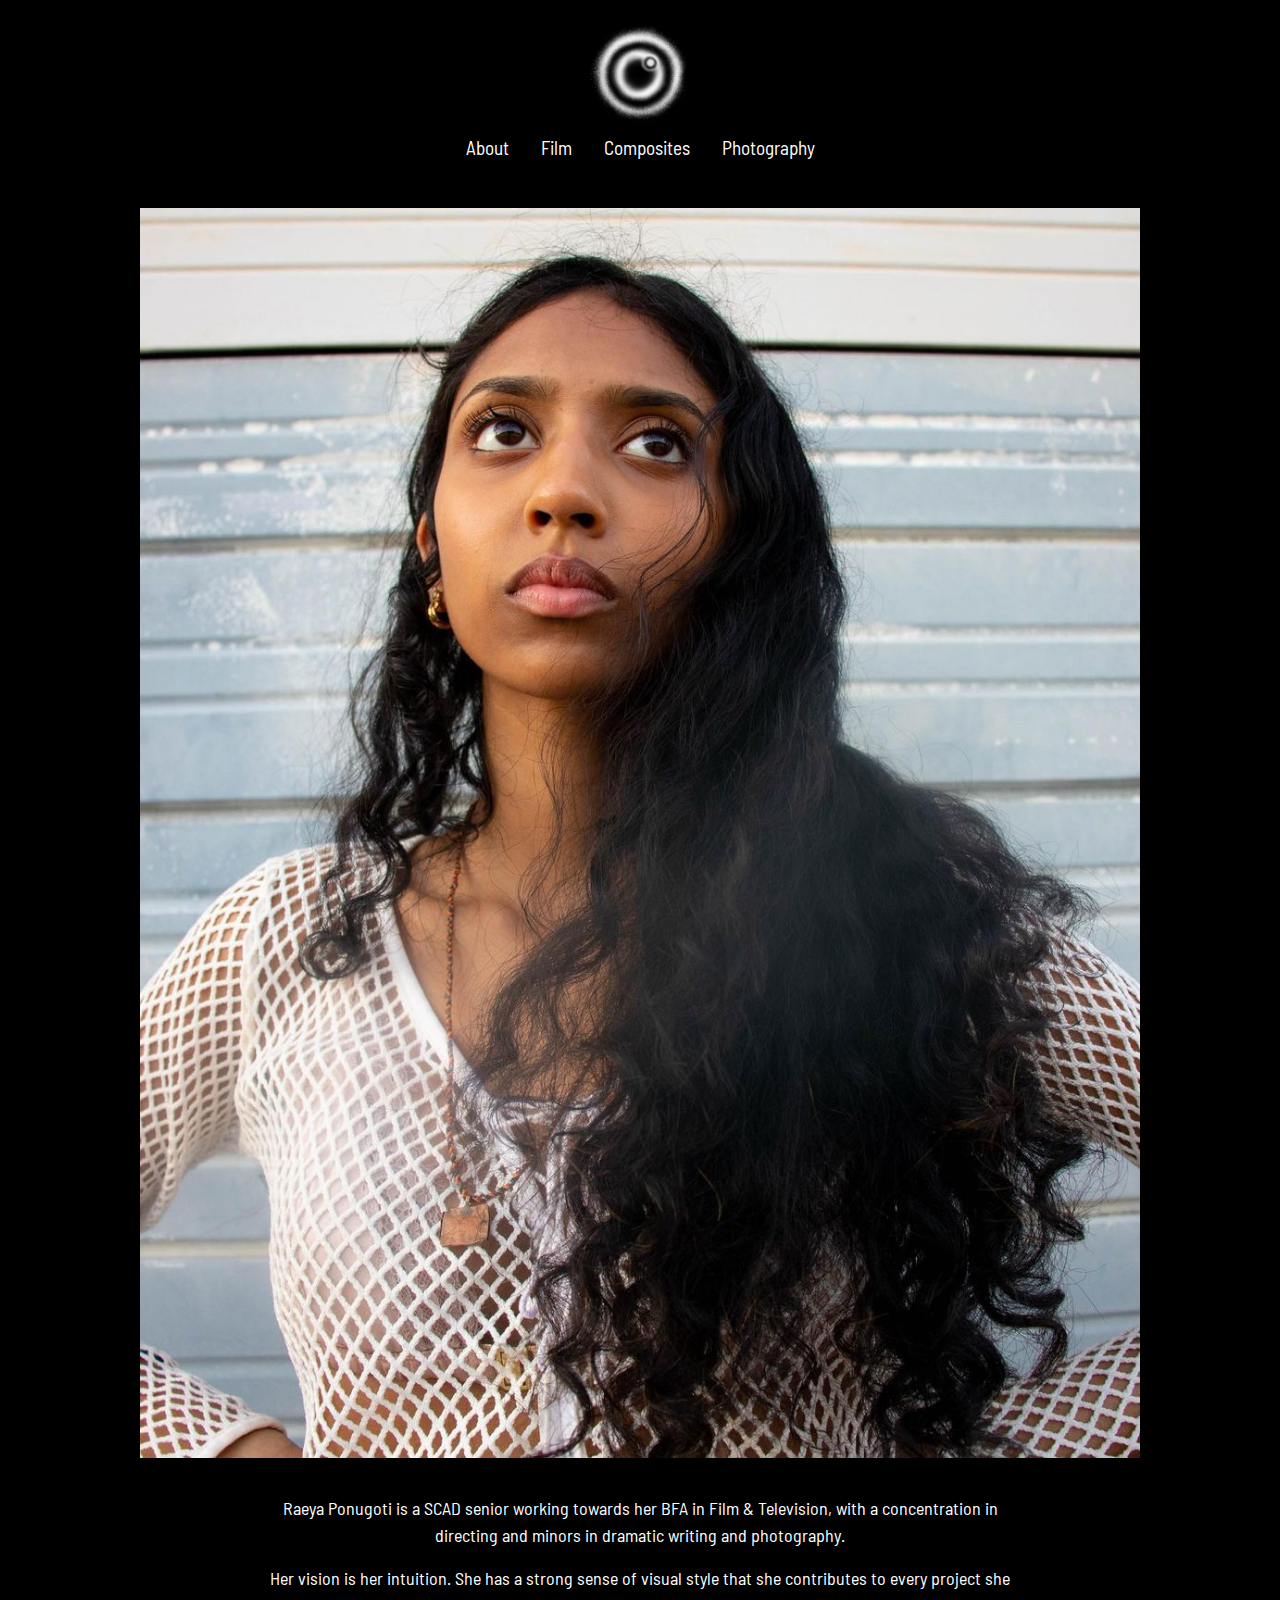
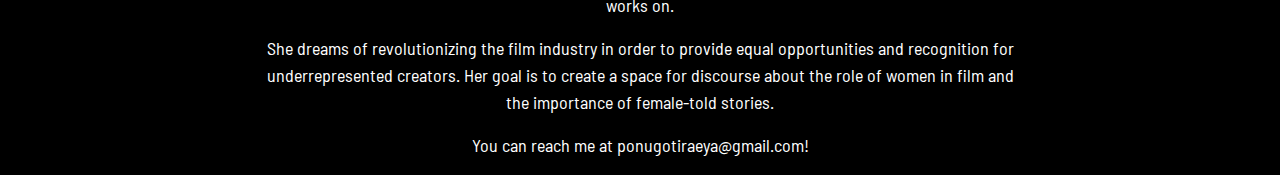
==== about.html @ d8a25c5f "Update about.html" ====
<!doctype html>
<html lang = "en">
    <head>
        <!-- CSS Bootstrap -->
        <meta charset="utf-8">
        <meta name="viewport" content="width=device-width, initial-scale=1, shrink-to-fit=no">
        <link rel="stylesheet" href="https://cdn.jsdelivr.net/npm/bootstrap@4.0.0/dist/css/bootstrap.min.css" integrity="sha384-Gn5384xqQ1aoWXA+058RXPxPg6fy4IWvTNh0E263XmFcJlSAwiGgFAW/dAiS6JXm" crossorigin="anonymous">
        <link href="style.css" rel="stylesheet">
        <title>Raeya Portfolio</title>
    </head>

<body>

<!-- logo as home link in header -->
<section id="header">
    <div class="container logo-container">
        <a href="./index.html"><img src="./logo.PNG" alt="Raeya Logo" style="width: 100px;"/></a>
    </div>
</section>

<!-- nav bar -->
<ul class="nav justify-content-center">
    <li class="nav-item">
        <a class="nav-link" href="./about.html">About</a>
    </li>
    <li class="nav-item">
        <a class="nav-link" href="./film.html">Film</a>
    </li>
    <li class="nav-item">
        <a class="nav-link" href="./composites.html">Composites</a>
    </li>
    <li class="nav-item">
        <a class="nav-link" href="./photography.html">Photography</a>
    </li>
  </ul>

<!-- about image -->
<section>
    <div class="container-fluid">
        <div class="d-flex flex-column" style="margin: 3% 10%; align-self: center; justify-content: center;">
            <img src="headshot.jpg" alt="Raeya headshot" style="width: 100%; height: auto">
        </div>
    </div>
</section>

<!-- about text -->
<div class="container-fluid">
    <div class="about-text">
        <p>
            Raeya Ponugoti is a SCAD senior working towards her BFA in Film & Television, 
            with a concentration in directing and minors in dramatic writing and photography.
        </p>

        <p>
            Her vision is her intuition. She has a strong sense of visual style 
            that she contributes to every project she works on.
        </p>

        <p>
            She dreams of revolutionizing the film industry in order to provide 
            equal opportunities and recognition for underrepresented creators. 
            Her goal is to create a space for discourse about the role of women in film and the importance of female-told stories.
        </p>
        
        <p>
            You can reach me at ponugotiraeya@gmail.com!
        </p>
</div>

<!-- jQuery, Popper.js, Bootstrap JS -->
<script src="https://code.jquery.com/jquery-3.2.1.slim.min.js" integrity="sha384-KJ3o2DKtIkvYIK3UENzmM7KCkRr/rE9/Qpg6aAZGJwFDMVNA/GpGFF93hXpG5KkN" crossorigin="anonymous"></script>
<script src="https://cdn.jsdelivr.net/npm/popper.js@1.12.9/dist/umd/popper.min.js" integrity="sha384-ApNbgh9B+Y1QKtv3Rn7W3mgPxhU9K/ScQsAP7hUibX39j7fakFPskvXusvfa0b4Q" crossorigin="anonymous"></script>
<script src="https://cdn.jsdelivr.net/npm/bootstrap@4.0.0/dist/js/bootstrap.min.js" integrity="sha384-JZR6Spejh4U02d8jOt6vLEHfe/JQGiRRSQQxSfFWpi1MquVdAyjUar5+76PVCmYl" crossorigin="anonymous"></script>

</body>
</html>
---- style.css ----
/* barlow-semi-condensed-regular - latin */
@font-face {
  font-family: 'Barlow Semi Condensed';
  font-style: normal;
  font-weight: 400;
  src: url('fonts/barlow-semi-condensed-v14-latin-regular.eot'); /* IE9 Compat Modes */
  src: url('fonts/barlow-semi-condensed-v14-latin-regular.eot?#iefix') format('embedded-opentype'), /* IE6-IE8 */
       url('fonts/barlow-semi-condensed-v14-latin-regular.woff2') format('woff2'), /* Super Modern Browsers */
       url('fonts/barlow-semi-condensed-v14-latin-regular.woff') format('woff'), /* Modern Browsers */
       url('fonts/barlow-semi-condensed-v14-latin-regular.ttf') format('truetype'), /* Safari, Android, iOS */
       url('fonts/barlow-semi-condensed-v14-latin-regular.svg#BarlowSemiCondensed') format('svg'); /* Legacy iOS */
}

  body {
      font-family: "Barlow Semi Condensed", sans-serif;
      background-color: black;
      color: white;
  }

  h1, p {
      font-family: "Barlow Semi Condensed", sans-serif;
      /* padding-top: 2rem; */
  }

  @media only screen and (min-width:1050px) {
    /* For tablets: */
    p {
      font-size: large;
    }

    .nav {
      font-size: larger;
    }
  }
  @media only screen and (max-width:1050px) {
    /* For mobile phones: */
    /* .about-image {
      width: 100%; 
      height: auto;
    } */
  }
  
  /* .subtitle{
    font-size: larger;
  } */

  a{
    color:white;
    /* text-decoration: underline */
  }
  a:hover{
    color:purple;
    /* text-decoration: underline */
  }

/* header */
.logo-container {
  padding-top: 2%;
  /* padding-bottom: 20px; */
  width: 150px;
  text-align: center;
}

.about-text {
  /* padding-top: 2%; */
  padding-right: 20%;
  padding-left: 20%;
  text-align: center;
}

.about-image {
  width: 50%; 
  height: auto;
}

/* composites grid */
.composites-container {
  margin: 2rem auto;
}

.gallery {
  display: grid;
  max-width: 100%;
  margin: 0 auto;
  grid-gap: 1rem;
  grid-template-columns: repeat(auto-fit, minmax(300px, 1fr));
  grid-auto-rows: minmax(150px, auto);
}

.gallery-item {
  max-width: 100%;
  border-radius: 5px;
  box-shadow: 0 5px 20px rgba(0,0,0,0.5);
  transition: all .3s;
}

.gallery-item:img {
  width: 100%;
  object-fit: cover;
}

.film-link {
  text-align: center;
  font-size: larger;
  font-style: italic;
}
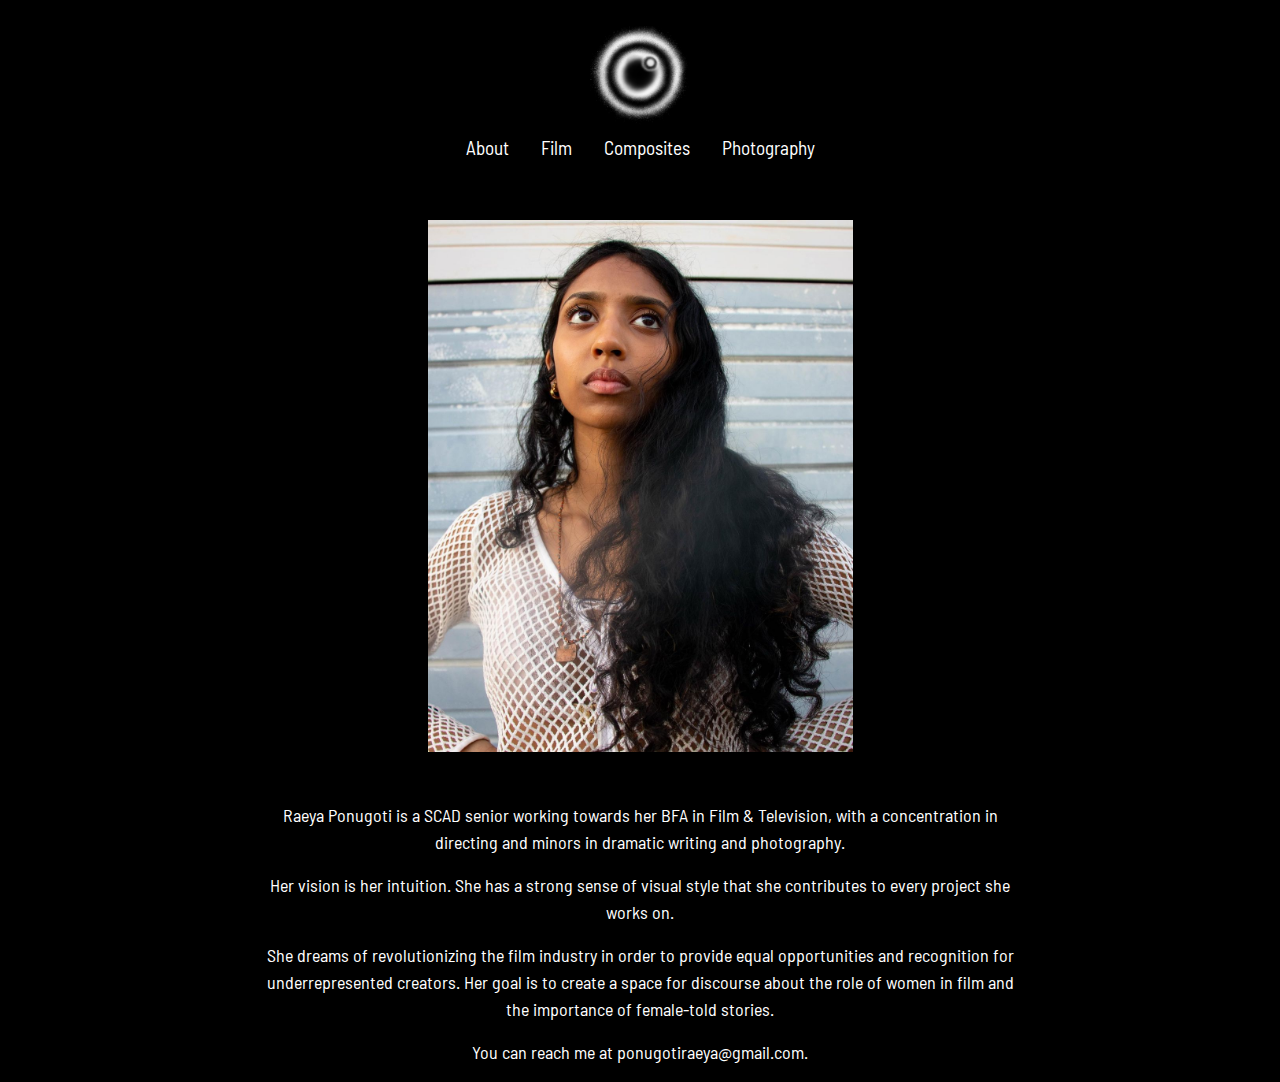
==== commit a379ef3e: "Add files via upload" ====
--- a/about.html
+++ b/about.html
@@ -37,7 +37,7 @@
 <!-- about image -->
 <section>
     <div class="container-fluid">
-        <div class="d-flex flex-column" style="margin: 3% 10%; align-self: center; justify-content: center;">
+        <div class="d-flex flex-column" style="margin: 4% 33%; align-self: center; justify-content: center;">
             <img src="headshot.jpg" alt="Raeya headshot" style="width: 100%; height: auto">
         </div>
     </div>
@@ -61,9 +61,8 @@
             equal opportunities and recognition for underrepresented creators. 
             Her goal is to create a space for discourse about the role of women in film and the importance of female-told stories.
         </p>
-        
         <p>
-            You can reach me at ponugotiraeya@gmail.com!
+            You can reach me at ponugotiraeya@gmail.com.
         </p>
 </div>
 
@@ -73,4 +72,4 @@
 <script src="https://cdn.jsdelivr.net/npm/bootstrap@4.0.0/dist/js/bootstrap.min.js" integrity="sha384-JZR6Spejh4U02d8jOt6vLEHfe/JQGiRRSQQxSfFWpi1MquVdAyjUar5+76PVCmYl" crossorigin="anonymous"></script>
 
 </body>
-</html>
+</html>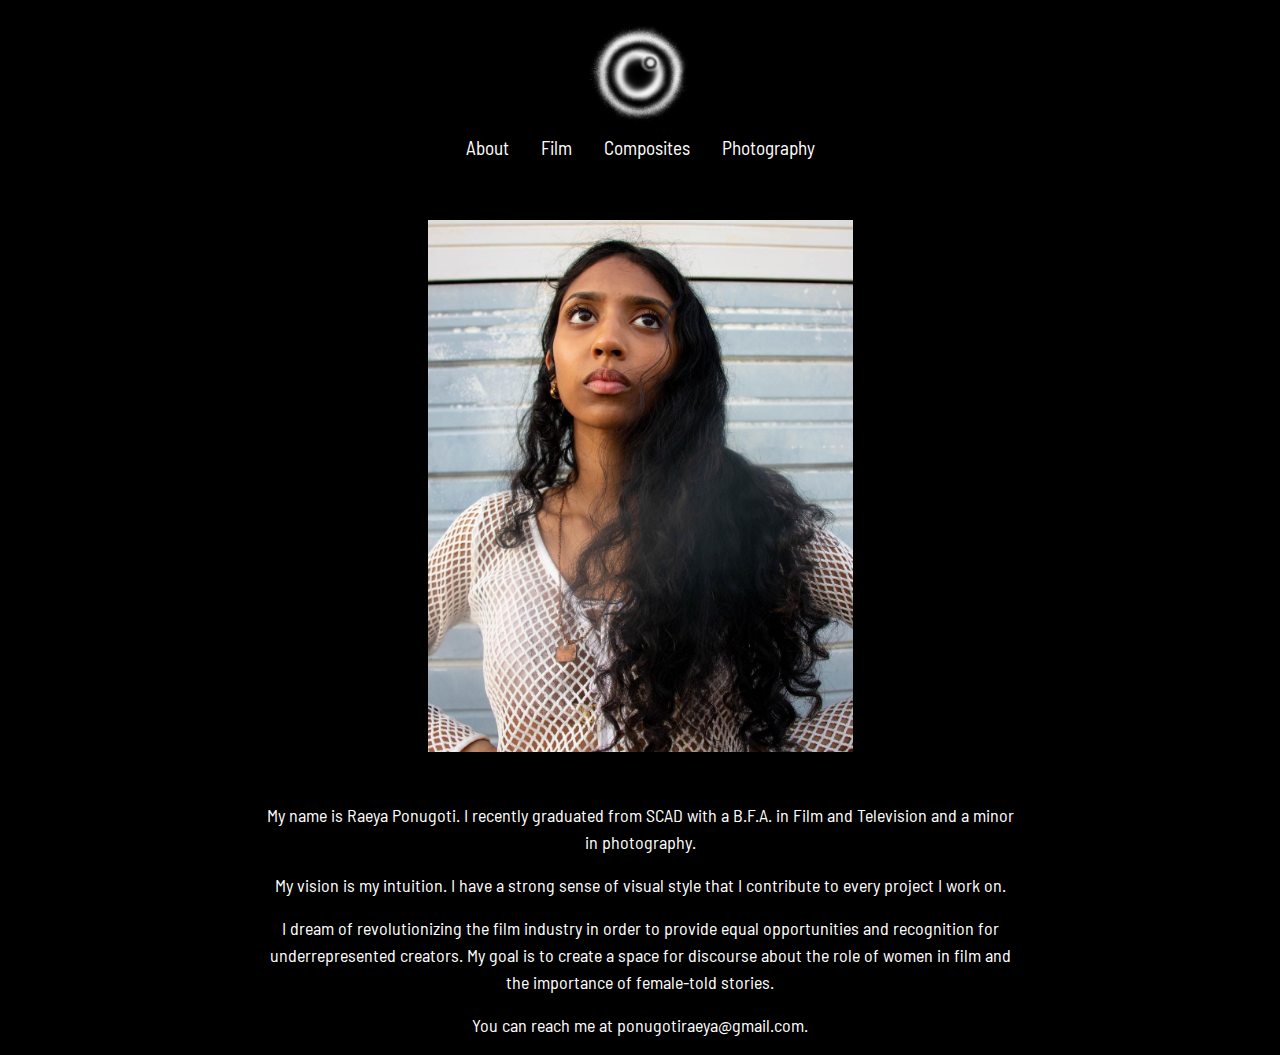
==== commit 9d19dafb: "Add files via upload" ====
--- a/about.html
+++ b/about.html
@@ -47,19 +47,20 @@
 <div class="container-fluid">
     <div class="about-text">
         <p>
-            Raeya Ponugoti is a SCAD senior working towards her BFA in Film & Television, 
-            with a concentration in directing and minors in dramatic writing and photography.
+            My name is Raeya Ponugoti. I recently graduated from SCAD with a B.F.A. 
+            in Film and Television and a minor in photography. 
         </p>
 
         <p>
-            Her vision is her intuition. She has a strong sense of visual style 
-            that she contributes to every project she works on.
+            My vision is my intuition. I have a strong sense of visual style that 
+            I contribute to every project I work on.
         </p>
 
         <p>
-            She dreams of revolutionizing the film industry in order to provide 
-            equal opportunities and recognition for underrepresented creators. 
-            Her goal is to create a space for discourse about the role of women in film and the importance of female-told stories.
+            I dream of revolutionizing the film industry in order to provide equal 
+            opportunities and recognition for underrepresented creators. My goal 
+            is to create a space for discourse about the role of women in film 
+            and the importance of female-told stories.
         </p>
         <p>
             You can reach me at ponugotiraeya@gmail.com.
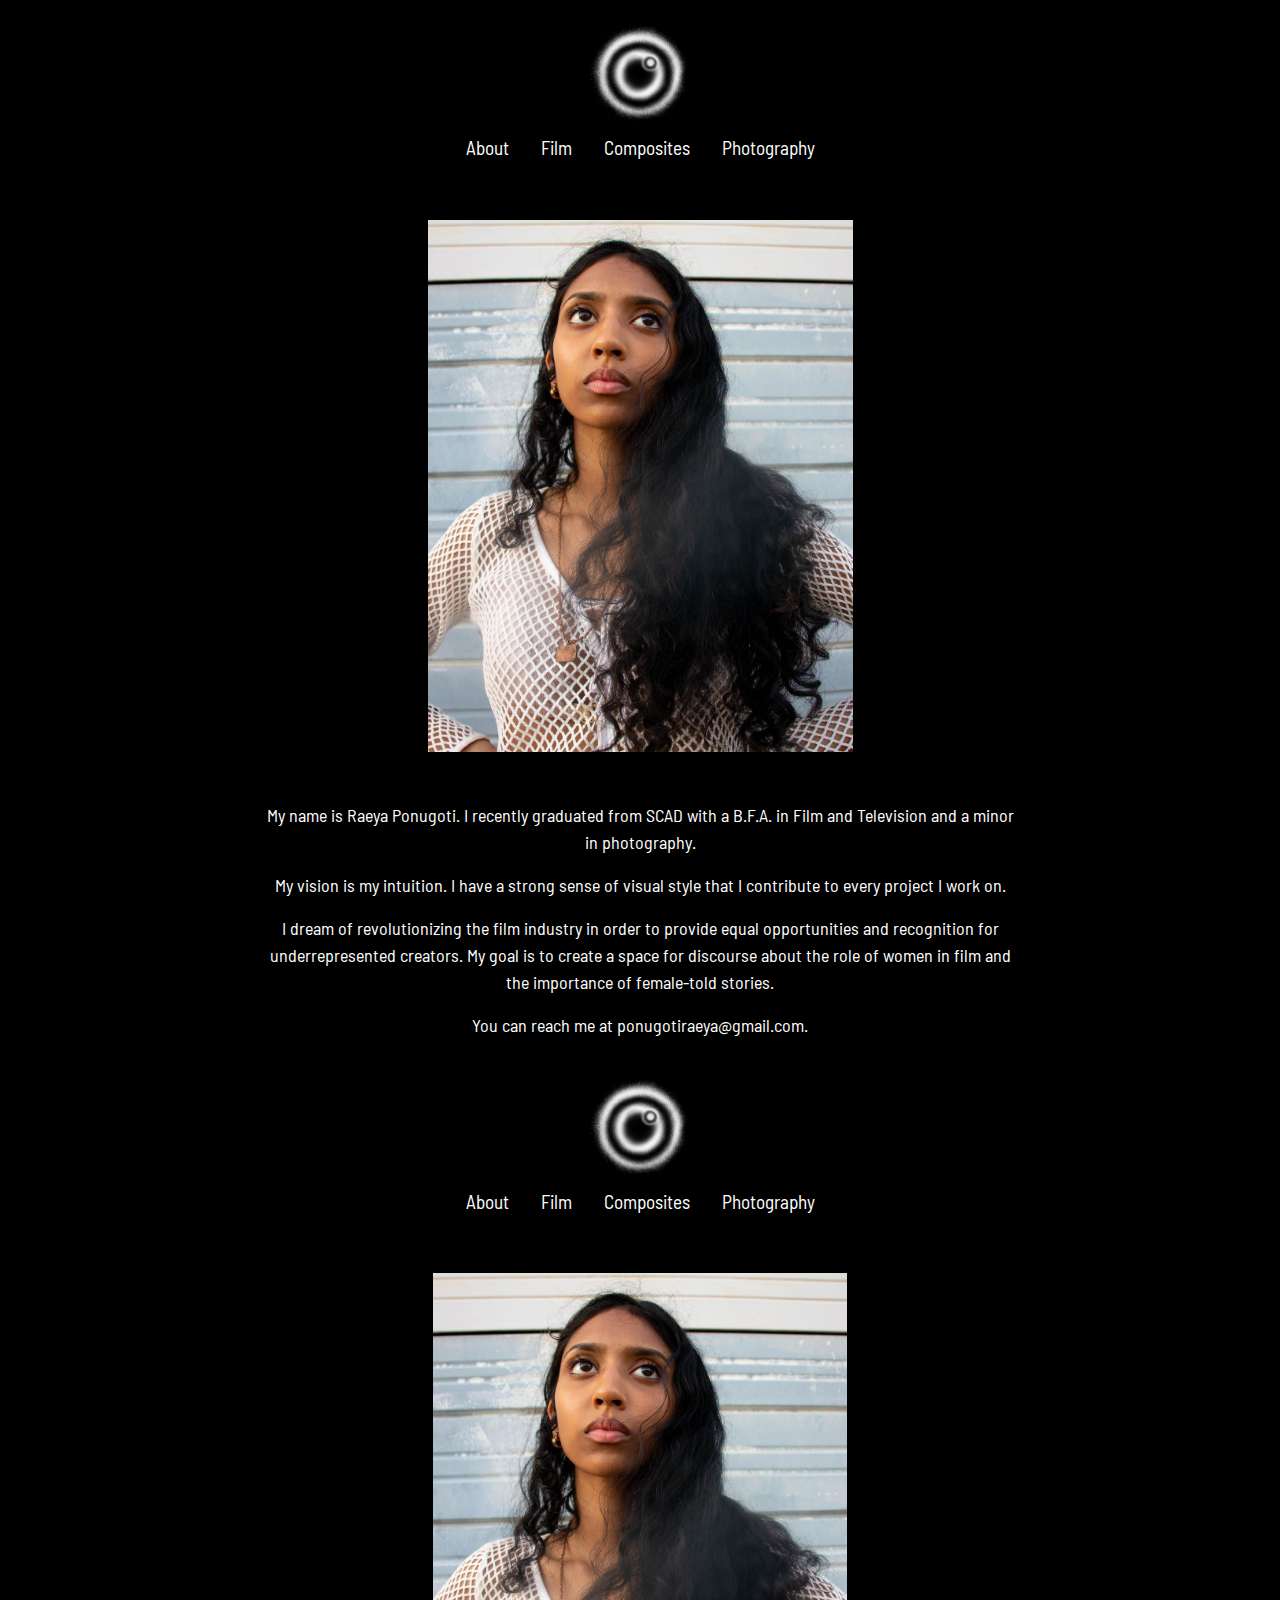
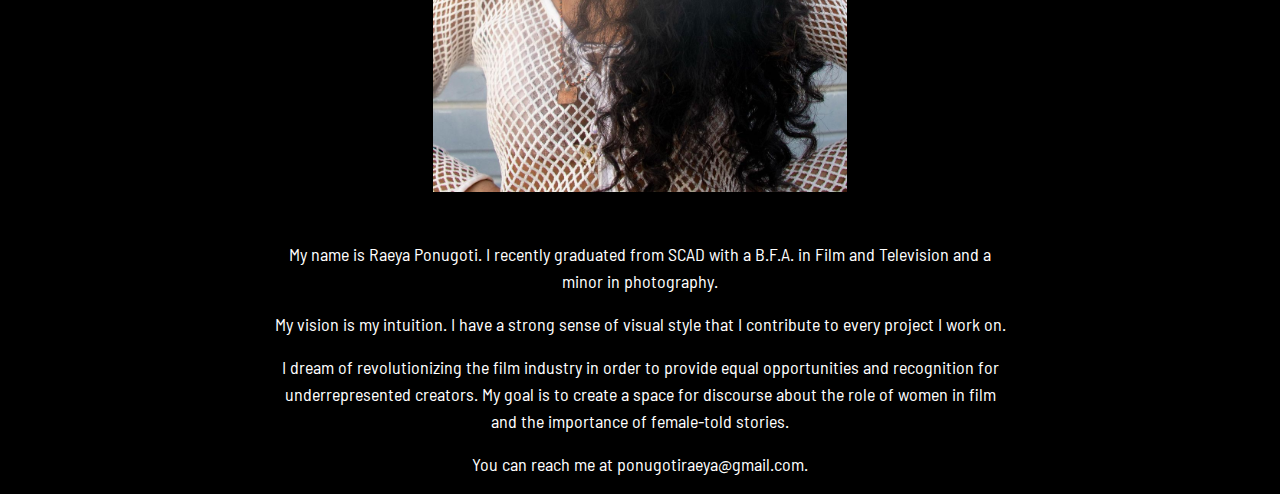
==== commit a54756b1: "Merge branch 'main' of https://github.com/iponugoti/raeya2.0" ====
--- a/about.html
+++ b/about.html
@@ -73,4 +73,80 @@
 <script src="https://cdn.jsdelivr.net/npm/bootstrap@4.0.0/dist/js/bootstrap.min.js" integrity="sha384-JZR6Spejh4U02d8jOt6vLEHfe/JQGiRRSQQxSfFWpi1MquVdAyjUar5+76PVCmYl" crossorigin="anonymous"></script>
 
 </body>
+</html>
+<!doctype html>
+<html lang = "en">
+    <head>
+        <!-- CSS Bootstrap -->
+        <meta charset="utf-8">
+        <meta name="viewport" content="width=device-width, initial-scale=1, shrink-to-fit=no">
+        <link rel="stylesheet" href="https://cdn.jsdelivr.net/npm/bootstrap@4.0.0/dist/css/bootstrap.min.css" integrity="sha384-Gn5384xqQ1aoWXA+058RXPxPg6fy4IWvTNh0E263XmFcJlSAwiGgFAW/dAiS6JXm" crossorigin="anonymous">
+        <link href="style.css" rel="stylesheet">
+        <title>Raeya Portfolio</title>
+    </head>
+
+<body>
+
+<!-- logo as home link in header -->
+<section id="header">
+    <div class="container logo-container">
+        <a href="./index.html"><img src="./logo.PNG" alt="Raeya Logo" style="width: 100px;"/></a>
+    </div>
+</section>
+
+<!-- nav bar -->
+<ul class="nav justify-content-center">
+    <li class="nav-item">
+        <a class="nav-link" href="./about.html">About</a>
+    </li>
+    <li class="nav-item">
+        <a class="nav-link" href="./film.html">Film</a>
+    </li>
+    <li class="nav-item">
+        <a class="nav-link" href="./composites.html">Composites</a>
+    </li>
+    <li class="nav-item">
+        <a class="nav-link" href="./photography.html">Photography</a>
+    </li>
+  </ul>
+
+<!-- about image -->
+<section>
+    <div class="container-fluid">
+        <div class="d-flex flex-column" style="margin: 4% 33%; align-self: center; justify-content: center;">
+            <img src="images/headshot.jpg" alt="Raeya headshot" style="width: 100%; height: auto">
+        </div>
+    </div>
+</section>
+
+<!-- about text -->
+<div class="container-fluid">
+    <div class="about-text">
+        <p>
+            My name is Raeya Ponugoti. I recently graduated from SCAD with a B.F.A. 
+            in Film and Television and a minor in photography. 
+        </p>
+
+        <p>
+            My vision is my intuition. I have a strong sense of visual style that 
+            I contribute to every project I work on.
+        </p>
+
+        <p>
+            I dream of revolutionizing the film industry in order to provide equal 
+            opportunities and recognition for underrepresented creators. My goal 
+            is to create a space for discourse about the role of women in film 
+            and the importance of female-told stories.
+        </p>
+        <p>
+            You can reach me at ponugotiraeya@gmail.com.
+        </p>
+</div>
+
+<!-- jQuery, Popper.js, Bootstrap JS -->
+<script src="https://code.jquery.com/jquery-3.2.1.slim.min.js" integrity="sha384-KJ3o2DKtIkvYIK3UENzmM7KCkRr/rE9/Qpg6aAZGJwFDMVNA/GpGFF93hXpG5KkN" crossorigin="anonymous"></script>
+<script src="https://cdn.jsdelivr.net/npm/popper.js@1.12.9/dist/umd/popper.min.js" integrity="sha384-ApNbgh9B+Y1QKtv3Rn7W3mgPxhU9K/ScQsAP7hUibX39j7fakFPskvXusvfa0b4Q" crossorigin="anonymous"></script>
+<script src="https://cdn.jsdelivr.net/npm/bootstrap@4.0.0/dist/js/bootstrap.min.js" integrity="sha384-JZR6Spejh4U02d8jOt6vLEHfe/JQGiRRSQQxSfFWpi1MquVdAyjUar5+76PVCmYl" crossorigin="anonymous"></script>
+
+</body>
 </html>--- a/style.css
+++ b/style.css
@@ -99,6 +99,41 @@
   object-fit: cover;
 }
 
+/* Film Page */
+<<<<<<< HEAD
+/* film page grid */
+.film-box {
+  margin-inline: 20%;
+  position: relative;
+  padding-bottom: 40%; /* 16:9 */
+=======
+.film-box {
+  margin-inline: 0%;
+  position: relative;
+  padding-bottom: 60%; /* 16:9 */
+>>>>>>> a7fa48c7b25c01a4d43b1a2dc68e51e1bab6e541
+  height: 0;
+}
+.film {
+  position: absolute;
+  top: 0;
+  left: 0;
+  width: 100%;
+  height: 100%;
+<<<<<<< HEAD
+=======
+  border: 0;
+>>>>>>> a7fa48c7b25c01a4d43b1a2dc68e51e1bab6e541
+}
+
+.film-text {
+  margin-inline: 20%;
+  position: relative;
+  padding-bottom: 7%;
+  height: 0;
+  text-align: center;
+}
+
 .film-link {
   text-align: center;
   font-size: larger;
--- a/style.css
+++ b/style.css
@@ -99,6 +99,41 @@
   object-fit: cover;
 }
 
+/* Film Page */
+<<<<<<< HEAD
+/* film page grid */
+.film-box {
+  margin-inline: 20%;
+  position: relative;
+  padding-bottom: 40%; /* 16:9 */
+=======
+.film-box {
+  margin-inline: 0%;
+  position: relative;
+  padding-bottom: 60%; /* 16:9 */
+>>>>>>> a7fa48c7b25c01a4d43b1a2dc68e51e1bab6e541
+  height: 0;
+}
+.film {
+  position: absolute;
+  top: 0;
+  left: 0;
+  width: 100%;
+  height: 100%;
+<<<<<<< HEAD
+=======
+  border: 0;
+>>>>>>> a7fa48c7b25c01a4d43b1a2dc68e51e1bab6e541
+}
+
+.film-text {
+  margin-inline: 20%;
+  position: relative;
+  padding-bottom: 7%;
+  height: 0;
+  text-align: center;
+}
+
 .film-link {
   text-align: center;
   font-size: larger;
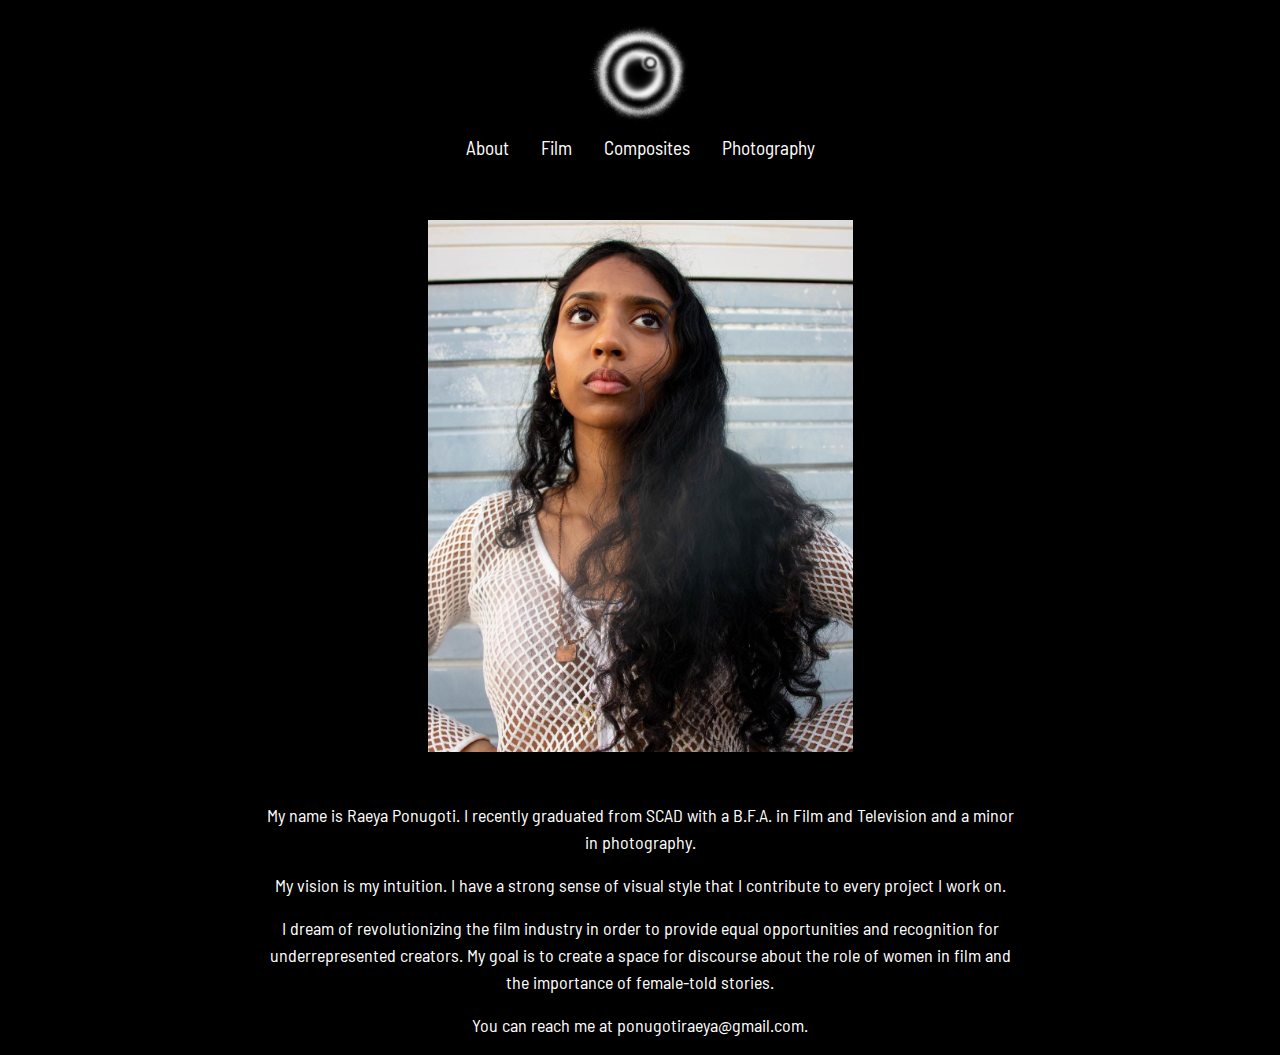
==== commit aa2dae22: "fixed merge errors" ====
--- a/about.html
+++ b/about.html
@@ -72,81 +72,4 @@
 <script src="https://cdn.jsdelivr.net/npm/popper.js@1.12.9/dist/umd/popper.min.js" integrity="sha384-ApNbgh9B+Y1QKtv3Rn7W3mgPxhU9K/ScQsAP7hUibX39j7fakFPskvXusvfa0b4Q" crossorigin="anonymous"></script>
 <script src="https://cdn.jsdelivr.net/npm/bootstrap@4.0.0/dist/js/bootstrap.min.js" integrity="sha384-JZR6Spejh4U02d8jOt6vLEHfe/JQGiRRSQQxSfFWpi1MquVdAyjUar5+76PVCmYl" crossorigin="anonymous"></script>
 
-</body>
-</html>
-<!doctype html>
-<html lang = "en">
-    <head>
-        <!-- CSS Bootstrap -->
-        <meta charset="utf-8">
-        <meta name="viewport" content="width=device-width, initial-scale=1, shrink-to-fit=no">
-        <link rel="stylesheet" href="https://cdn.jsdelivr.net/npm/bootstrap@4.0.0/dist/css/bootstrap.min.css" integrity="sha384-Gn5384xqQ1aoWXA+058RXPxPg6fy4IWvTNh0E263XmFcJlSAwiGgFAW/dAiS6JXm" crossorigin="anonymous">
-        <link href="style.css" rel="stylesheet">
-        <title>Raeya Portfolio</title>
-    </head>
-
-<body>
-
-<!-- logo as home link in header -->
-<section id="header">
-    <div class="container logo-container">
-        <a href="./index.html"><img src="./logo.PNG" alt="Raeya Logo" style="width: 100px;"/></a>
-    </div>
-</section>
-
-<!-- nav bar -->
-<ul class="nav justify-content-center">
-    <li class="nav-item">
-        <a class="nav-link" href="./about.html">About</a>
-    </li>
-    <li class="nav-item">
-        <a class="nav-link" href="./film.html">Film</a>
-    </li>
-    <li class="nav-item">
-        <a class="nav-link" href="./composites.html">Composites</a>
-    </li>
-    <li class="nav-item">
-        <a class="nav-link" href="./photography.html">Photography</a>
-    </li>
-  </ul>
-
-<!-- about image -->
-<section>
-    <div class="container-fluid">
-        <div class="d-flex flex-column" style="margin: 4% 33%; align-self: center; justify-content: center;">
-            <img src="images/headshot.jpg" alt="Raeya headshot" style="width: 100%; height: auto">
-        </div>
-    </div>
-</section>
-
-<!-- about text -->
-<div class="container-fluid">
-    <div class="about-text">
-        <p>
-            My name is Raeya Ponugoti. I recently graduated from SCAD with a B.F.A. 
-            in Film and Television and a minor in photography. 
-        </p>
-
-        <p>
-            My vision is my intuition. I have a strong sense of visual style that 
-            I contribute to every project I work on.
-        </p>
-
-        <p>
-            I dream of revolutionizing the film industry in order to provide equal 
-            opportunities and recognition for underrepresented creators. My goal 
-            is to create a space for discourse about the role of women in film 
-            and the importance of female-told stories.
-        </p>
-        <p>
-            You can reach me at ponugotiraeya@gmail.com.
-        </p>
-</div>
-
-<!-- jQuery, Popper.js, Bootstrap JS -->
-<script src="https://code.jquery.com/jquery-3.2.1.slim.min.js" integrity="sha384-KJ3o2DKtIkvYIK3UENzmM7KCkRr/rE9/Qpg6aAZGJwFDMVNA/GpGFF93hXpG5KkN" crossorigin="anonymous"></script>
-<script src="https://cdn.jsdelivr.net/npm/popper.js@1.12.9/dist/umd/popper.min.js" integrity="sha384-ApNbgh9B+Y1QKtv3Rn7W3mgPxhU9K/ScQsAP7hUibX39j7fakFPskvXusvfa0b4Q" crossorigin="anonymous"></script>
-<script src="https://cdn.jsdelivr.net/npm/bootstrap@4.0.0/dist/js/bootstrap.min.js" integrity="sha384-JZR6Spejh4U02d8jOt6vLEHfe/JQGiRRSQQxSfFWpi1MquVdAyjUar5+76PVCmYl" crossorigin="anonymous"></script>
-
-</body>
 </html>--- a/style.css
+++ b/style.css
@@ -100,18 +100,11 @@
 }
 
 /* Film Page */
-<<<<<<< HEAD
 /* film page grid */
 .film-box {
   margin-inline: 20%;
   position: relative;
   padding-bottom: 40%; /* 16:9 */
-=======
-.film-box {
-  margin-inline: 0%;
-  position: relative;
-  padding-bottom: 60%; /* 16:9 */
->>>>>>> a7fa48c7b25c01a4d43b1a2dc68e51e1bab6e541
   height: 0;
 }
 .film {
@@ -120,10 +113,6 @@
   left: 0;
   width: 100%;
   height: 100%;
-<<<<<<< HEAD
-=======
-  border: 0;
->>>>>>> a7fa48c7b25c01a4d43b1a2dc68e51e1bab6e541
 }
 
 .film-text {
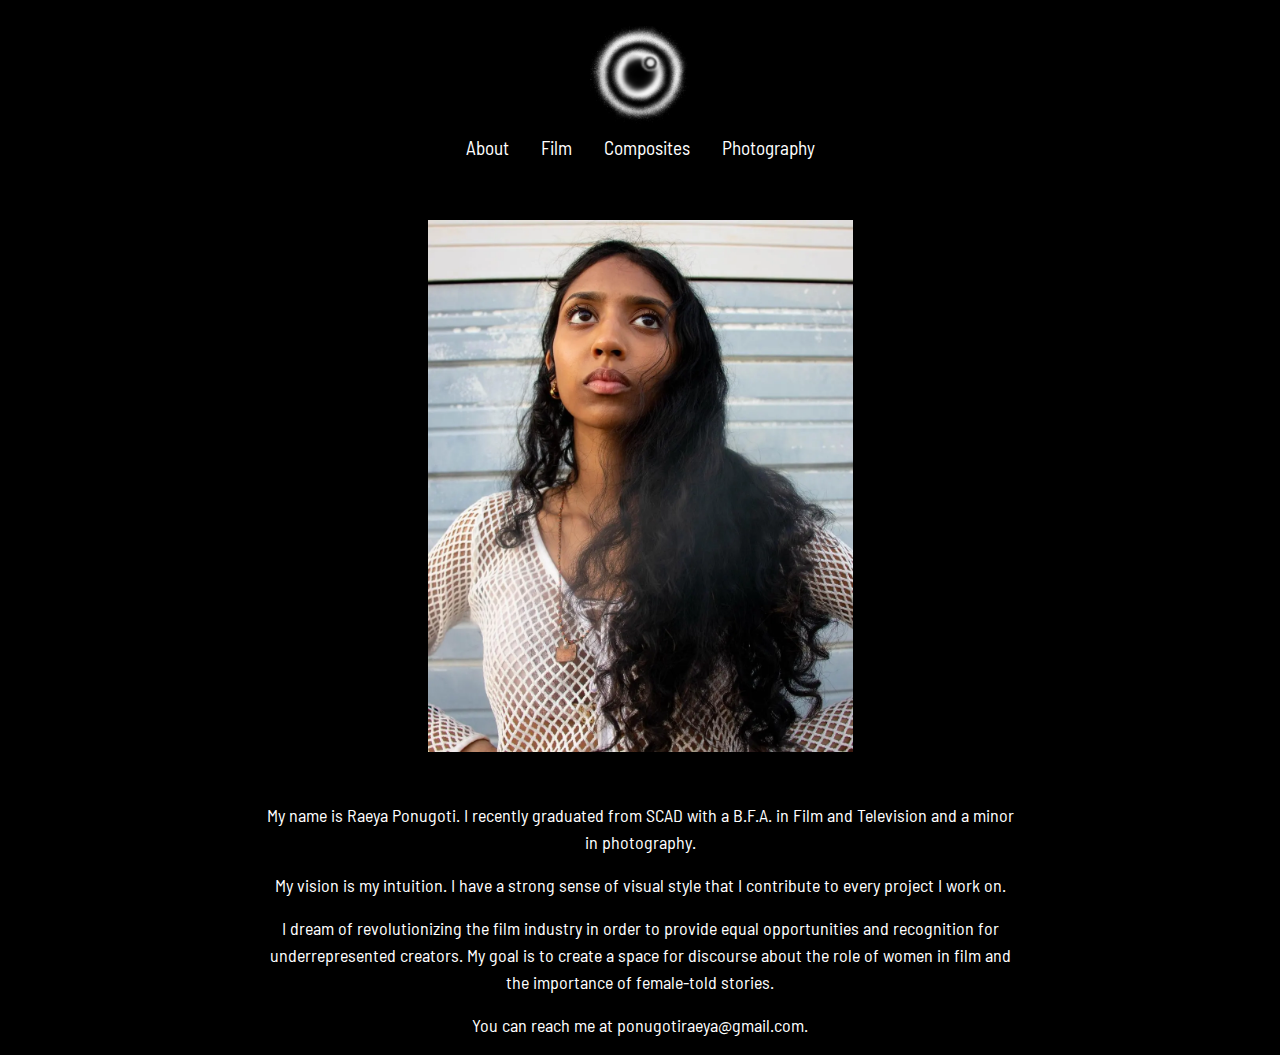
==== commit 9da9fbb2: "lazy load and webp" ====
--- a/about.html
+++ b/about.html
@@ -14,7 +14,7 @@
 <!-- logo as home link in header -->
 <section id="header">
     <div class="container logo-container">
-        <a href="./index.html"><img src="./logo.PNG" alt="Raeya Logo" style="width: 100px;"/></a>
+        <a href="./index.html"><img src="./logo.webp" alt="Raeya Logo" style="width: 100px;"/></a>
     </div>
 </section>
 
@@ -38,7 +38,7 @@
 <section>
     <div class="container-fluid">
         <div class="d-flex flex-column" style="margin: 4% 33%; align-self: center; justify-content: center;">
-            <img src="headshot.jpg" alt="Raeya headshot" style="width: 100%; height: auto">
+            <img src="images/headshot.webp" alt="Raeya headshot" style="width: 100%; height: auto">
         </div>
     </div>
 </section>
--- a/style.css
+++ b/style.css
@@ -102,29 +102,32 @@
 /* Film Page */
 /* film page grid */
 .film-box {
-  margin-inline: 20%;
-  position: relative;
-  padding-bottom: 40%; /* 16:9 */
-  height: 0;
+  display: flex;
+  justify-content: center;
 }
+
 .film {
-  position: absolute;
-  top: 0;
-  left: 0;
-  width: 100%;
+  flex: 1 1 auto;
+  display: flex;
+  border: 0;
+  width: auto;
+  min-height: 560px;
   height: 100%;
 }
 
 .film-text {
-  margin-inline: 20%;
-  position: relative;
-  padding-bottom: 7%;
-  height: 0;
+  display: flex;
+  justify-content: center;
   text-align: center;
+  margin: 10px;
 }
 
-.film-link {
-  text-align: center;
-  font-size: larger;
-  font-style: italic;
+.ig-box {
+  display: flex;
+  justify-content: center;
+}
+.ig {
+  width: auto;
+  min-height: 560px;
+  height: 100%;
 }